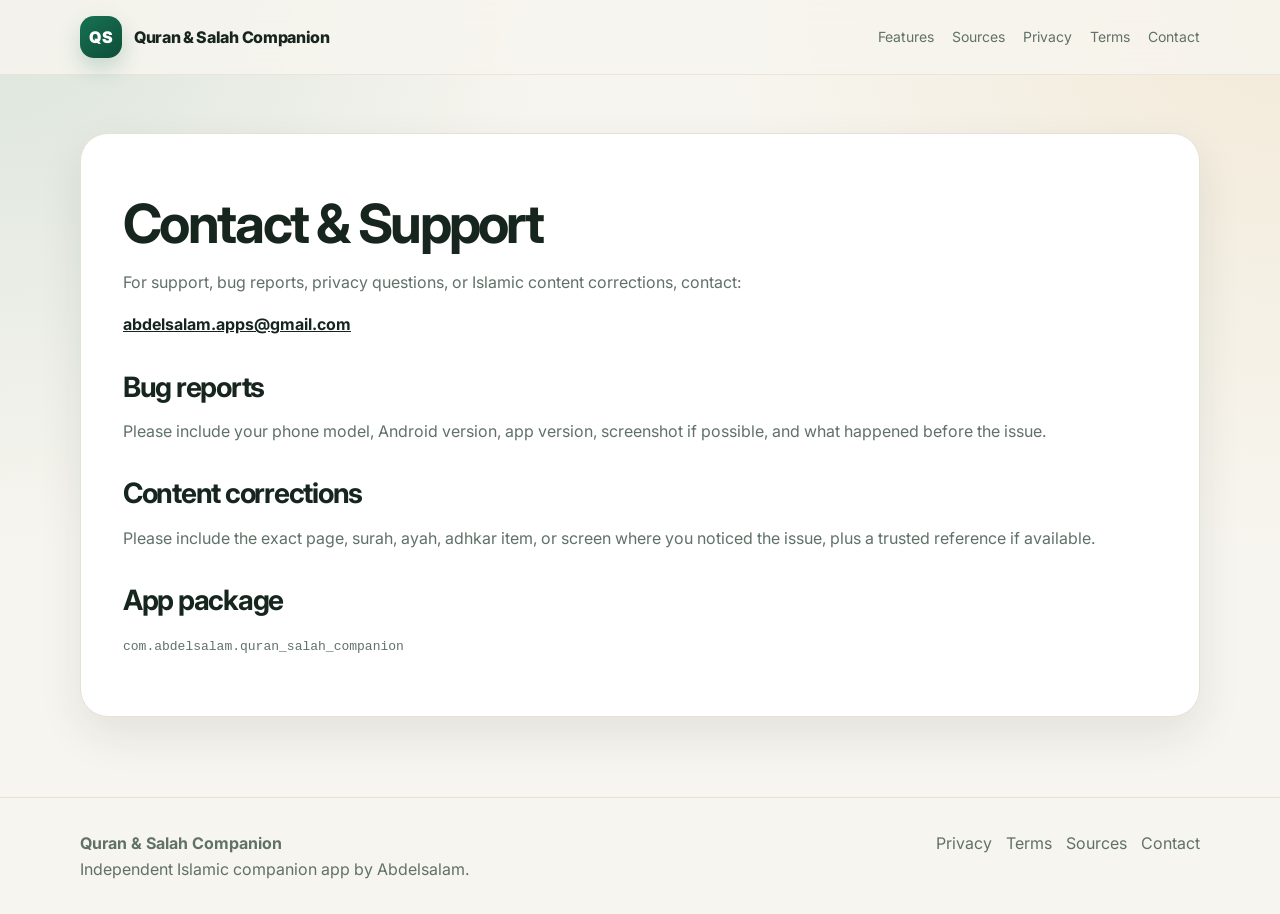
==== contact.html @ 7e72a8ad "Add website pages" ====
<!doctype html>
<html lang="en">
<head>
  <meta charset="utf-8">
  <meta name="viewport" content="width=device-width, initial-scale=1">
  <title>Contact — Quran & Salah Companion</title>
  <meta name="description" content="Support contact for Quran & Salah Companion.">
  <link rel="preconnect" href="https://fonts.googleapis.com">
  <link rel="preconnect" href="https://fonts.gstatic.com" crossorigin>
  <link href="https://fonts.googleapis.com/css2?family=Inter:wght@400;600;700;800;900&family=Noto+Naskh+Arabic:wght@400;600;700&display=swap" rel="stylesheet">
  <link rel="stylesheet" href="assets/styles.css">
</head>
<body>
<header class="site-header">
  <div class="container nav">
    <a class="brand" href="index.html" aria-label="Quran & Salah Companion home">
      <span class="logo">QS</span>
      <span>Quran & Salah Companion</span>
    </a>
    <nav class="nav-links" aria-label="Main navigation">
      <a href="index.html#features">Features</a>
      <a href="sources.html">Sources</a>
      <a href="privacy.html">Privacy</a>
      <a href="terms.html">Terms</a>
      <a href="contact.html">Contact</a>
    </nav>
  </div>
</header>

<main class="page">
  <div class="container page-card">
    <h1>Contact & Support</h1>
    <p>For support, bug reports, privacy questions, or Islamic content corrections, contact:</p>
    <p><strong><a href="mailto:abdelsalam.apps@gmail.com">abdelsalam.apps@gmail.com</a></strong></p>

    <h2>Bug reports</h2>
    <p>Please include your phone model, Android version, app version, screenshot if possible, and what happened before the issue.</p>

    <h2>Content corrections</h2>
    <p>Please include the exact page, surah, ayah, adhkar item, or screen where you noticed the issue, plus a trusted reference if available.</p>

    <h2>App package</h2>
    <p><code>com.abdelsalam.quran_salah_companion</code></p>
  </div>
</main>

<footer class="site-footer">
  <div class="container footer-grid">
    <div>
      <strong>Quran & Salah Companion</strong><br>
      <span>Independent Islamic companion app by Abdelsalam.</span>
    </div>
    <div class="footer-links">
      <a href="privacy.html">Privacy</a>
      <a href="terms.html">Terms</a>
      <a href="sources.html">Sources</a>
      <a href="contact.html">Contact</a>
    </div>
  </div>
</footer>
</body>
</html>
---- assets/styles.css ----
:root {
  --bg: #f7f5ef;
  --card: #ffffff;
  --text: #17251f;
  --muted: #607168;
  --line: #e7e1d4;
  --accent: #167253;
  --accent-2: #d7a84f;
  --soft: #eef6f1;
  --shadow: 0 18px 45px rgba(23, 37, 31, 0.09);
  --radius: 22px;
}

* {
  box-sizing: border-box;
}

html {
  scroll-behavior: smooth;
}

body {
  margin: 0;
  font-family: Inter, system-ui, -apple-system, BlinkMacSystemFont, "Segoe UI", sans-serif;
  background:
    radial-gradient(circle at top left, rgba(22,114,83,.12), transparent 35%),
    radial-gradient(circle at top right, rgba(215,168,79,.14), transparent 35%),
    var(--bg);
  color: var(--text);
  line-height: 1.65;
}

a {
  color: inherit;
}

.container {
  width: min(1120px, calc(100% - 40px));
  margin: 0 auto;
}

.site-header {
  position: sticky;
  top: 0;
  z-index: 50;
  background: rgba(247, 245, 239, 0.84);
  backdrop-filter: blur(14px);
  border-bottom: 1px solid rgba(231, 225, 212, 0.8);
}

.nav {
  height: 74px;
  display: flex;
  align-items: center;
  justify-content: space-between;
  gap: 22px;
}

.brand {
  display: flex;
  align-items: center;
  gap: 12px;
  text-decoration: none;
  font-weight: 800;
  letter-spacing: -0.02em;
}

.logo {
  width: 42px;
  height: 42px;
  border-radius: 14px;
  display: grid;
  place-items: center;
  color: white;
  background: linear-gradient(145deg, var(--accent), #0f4d39);
  box-shadow: 0 10px 22px rgba(22, 114, 83, .22);
  font-weight: 900;
}

.nav-links {
  display: flex;
  align-items: center;
  gap: 18px;
  font-size: 14px;
  color: var(--muted);
}

.nav-links a {
  text-decoration: none;
}

.nav-links a:hover {
  color: var(--accent);
}

.hero {
  padding: 80px 0 56px;
}

.hero-grid {
  display: grid;
  grid-template-columns: 1.06fr .94fr;
  gap: 42px;
  align-items: center;
}

.badge {
  display: inline-flex;
  align-items: center;
  gap: 8px;
  background: var(--soft);
  color: var(--accent);
  padding: 8px 13px;
  border: 1px solid rgba(22,114,83,.16);
  border-radius: 999px;
  font-size: 14px;
  font-weight: 700;
}

h1 {
  margin: 22px 0 18px;
  font-size: clamp(42px, 7vw, 76px);
  line-height: .98;
  letter-spacing: -0.065em;
}

.lead {
  max-width: 660px;
  color: var(--muted);
  font-size: 19px;
  margin: 0 0 28px;
}

.actions {
  display: flex;
  gap: 12px;
  flex-wrap: wrap;
  align-items: center;
}

.button {
  display: inline-flex;
  align-items: center;
  justify-content: center;
  min-height: 48px;
  padding: 0 18px;
  border-radius: 14px;
  text-decoration: none;
  font-weight: 800;
  border: 1px solid transparent;
}

.button.primary {
  color: white;
  background: var(--accent);
  box-shadow: 0 14px 30px rgba(22, 114, 83, .22);
}

.button.secondary {
  color: var(--accent);
  background: white;
  border-color: rgba(22,114,83,.18);
}

.button.disabled {
  color: var(--muted);
  background: #fff;
  border-color: var(--line);
  cursor: default;
}

.hero-card {
  background: linear-gradient(180deg, #ffffff, #fbfaf7);
  border: 1px solid var(--line);
  box-shadow: var(--shadow);
  border-radius: 34px;
  padding: 24px;
  min-height: 540px;
  position: relative;
  overflow: hidden;
}

.phone {
  margin: 0 auto;
  width: min(315px, 100%);
  border: 10px solid #17251f;
  border-radius: 38px;
  background: #fbfaf7;
  box-shadow: 0 25px 55px rgba(23,37,31,.2);
  overflow: hidden;
}

.phone-top {
  height: 30px;
  background: #17251f;
}

.app-screen {
  padding: 18px;
}

.ar-title {
  font-family: "Noto Naskh Arabic", "Amiri", serif;
  direction: rtl;
  font-size: 26px;
  font-weight: 700;
  margin: 0 0 14px;
}

.prayer-card {
  background: linear-gradient(145deg, #167253, #0d4c37);
  color: white;
  border-radius: 24px;
  padding: 22px;
}

.prayer-card span {
  opacity: .8;
  font-size: 13px;
}

.prayer-card strong {
  display: block;
  font-size: 34px;
  margin-top: 5px;
}

.mini-list {
  display: grid;
  gap: 10px;
  margin-top: 16px;
}

.mini-item {
  background: #fff;
  border: 1px solid var(--line);
  border-radius: 18px;
  padding: 13px 14px;
  display: flex;
  justify-content: space-between;
  gap: 10px;
  color: var(--text);
  font-size: 14px;
}

.section {
  padding: 64px 0;
}

.section-head {
  max-width: 760px;
  margin-bottom: 26px;
}

.eyebrow {
  color: var(--accent);
  font-weight: 900;
  font-size: 14px;
  letter-spacing: .08em;
  text-transform: uppercase;
}

h2 {
  margin: 8px 0 10px;
  font-size: clamp(30px, 4vw, 46px);
  line-height: 1.08;
  letter-spacing: -0.045em;
}

.section-head p {
  color: var(--muted);
  font-size: 18px;
  margin: 0;
}

.grid {
  display: grid;
  gap: 18px;
}

.grid.features {
  grid-template-columns: repeat(3, 1fr);
}

.card {
  background: var(--card);
  border: 1px solid var(--line);
  border-radius: var(--radius);
  padding: 22px;
  box-shadow: 0 10px 30px rgba(23,37,31,.04);
}

.icon {
  width: 44px;
  height: 44px;
  border-radius: 15px;
  display: grid;
  place-items: center;
  background: var(--soft);
  color: var(--accent);
  font-size: 22px;
  margin-bottom: 14px;
}

.card h3 {
  margin: 0 0 8px;
  font-size: 20px;
  letter-spacing: -0.02em;
}

.card p {
  margin: 0;
  color: var(--muted);
}

.split {
  display: grid;
  grid-template-columns: 1fr 1fr;
  gap: 18px;
}

.notice {
  background: #fff8e8;
  border: 1px solid #f1ddb1;
  color: #5f4721;
  border-radius: var(--radius);
  padding: 20px;
}

.page {
  padding: 58px 0 80px;
}

.page-card {
  background: white;
  border: 1px solid var(--line);
  border-radius: 28px;
  box-shadow: var(--shadow);
  padding: min(42px, 7vw);
}

.page-card h1 {
  font-size: clamp(34px, 6vw, 54px);
  letter-spacing: -0.05em;
}

.page-card h2 {
  font-size: 28px;
  margin-top: 34px;
}

.page-card p,
.page-card li {
  color: var(--muted);
}

.page-card strong {
  color: var(--text);
}

.table {
  width: 100%;
  border-collapse: collapse;
  overflow: hidden;
  border-radius: 16px;
}

.table th,
.table td {
  border-bottom: 1px solid var(--line);
  text-align: left;
  padding: 13px;
  vertical-align: top;
}

.table th {
  background: var(--soft);
  color: var(--accent);
}

.site-footer {
  border-top: 1px solid var(--line);
  padding: 32px 0;
  color: var(--muted);
}

.footer-grid {
  display: flex;
  justify-content: space-between;
  gap: 20px;
  flex-wrap: wrap;
}

.footer-links {
  display: flex;
  gap: 14px;
  flex-wrap: wrap;
}

.footer-links a {
  text-decoration: none;
}

.rtl {
  direction: rtl;
  font-family: "Noto Naskh Arabic", "Amiri", serif;
}

@media (max-width: 860px) {
  .nav {
    height: auto;
    padding: 16px 0;
    align-items: flex-start;
  }

  .nav-links {
    display: none;
  }

  .hero {
    padding-top: 48px;
  }

  .hero-grid,
  .split {
    grid-template-columns: 1fr;
  }

  .grid.features {
    grid-template-columns: 1fr;
  }

  .hero-card {
    min-height: auto;
  }
}
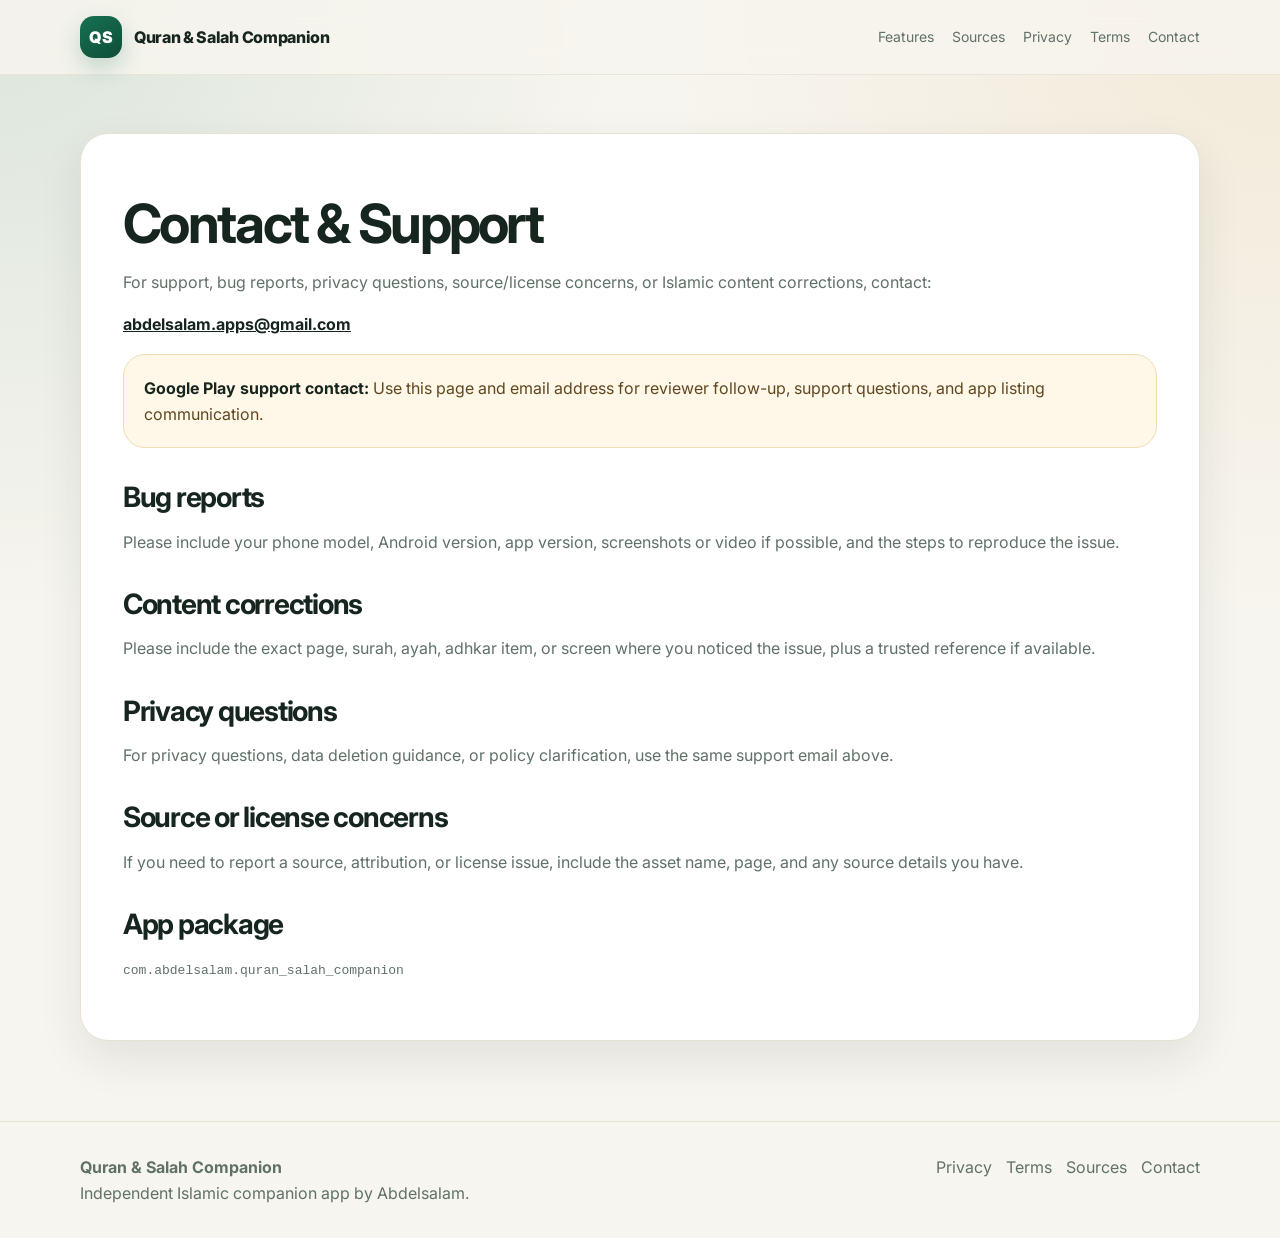
==== commit e10528d1: "Refine static support site for Google Play readiness" ====
--- a/contact.html
+++ b/contact.html
@@ -30,14 +30,24 @@
 <main class="page">
   <div class="container page-card">
     <h1>Contact & Support</h1>
-    <p>For support, bug reports, privacy questions, or Islamic content corrections, contact:</p>
+    <p>For support, bug reports, privacy questions, source/license concerns, or Islamic content corrections, contact:</p>
     <p><strong><a href="mailto:abdelsalam.apps@gmail.com">abdelsalam.apps@gmail.com</a></strong></p>
 
+    <div class="notice">
+      <strong>Google Play support contact:</strong> Use this page and email address for reviewer follow-up, support questions, and app listing communication.
+    </div>
+
     <h2>Bug reports</h2>
-    <p>Please include your phone model, Android version, app version, screenshot if possible, and what happened before the issue.</p>
+    <p>Please include your phone model, Android version, app version, screenshots or video if possible, and the steps to reproduce the issue.</p>
 
     <h2>Content corrections</h2>
     <p>Please include the exact page, surah, ayah, adhkar item, or screen where you noticed the issue, plus a trusted reference if available.</p>
+
+    <h2>Privacy questions</h2>
+    <p>For privacy questions, data deletion guidance, or policy clarification, use the same support email above.</p>
+
+    <h2>Source or license concerns</h2>
+    <p>If you need to report a source, attribution, or license issue, include the asset name, page, and any source details you have.</p>
 
     <h2>App package</h2>
     <p><code>com.abdelsalam.quran_salah_companion</code></p>
--- a/assets/styles.css
+++ b/assets/styles.css
@@ -35,6 +35,14 @@
   color: inherit;
 }
 
+a:focus-visible,
+button:focus-visible,
+[role="button"]:focus-visible {
+  outline: 3px solid rgba(22, 114, 83, 0.35);
+  outline-offset: 3px;
+  border-radius: 10px;
+}
+
 .container {
   width: min(1120px, calc(100% - 40px));
   margin: 0 auto;
@@ -366,6 +374,11 @@
   border-radius: 16px;
 }
 
+.page-card .table {
+  display: block;
+  overflow-x: auto;
+}
+
 .table th,
 .table td {
   border-bottom: 1px solid var(--line);
@@ -415,7 +428,14 @@
   }
 
   .nav-links {
-    display: none;
+    display: flex;
+    flex-wrap: wrap;
+    justify-content: flex-end;
+    row-gap: 8px;
+    column-gap: 14px;
+    text-align: right;
+    max-width: 60%;
+    font-size: 13px;
   }
 
   .hero {
